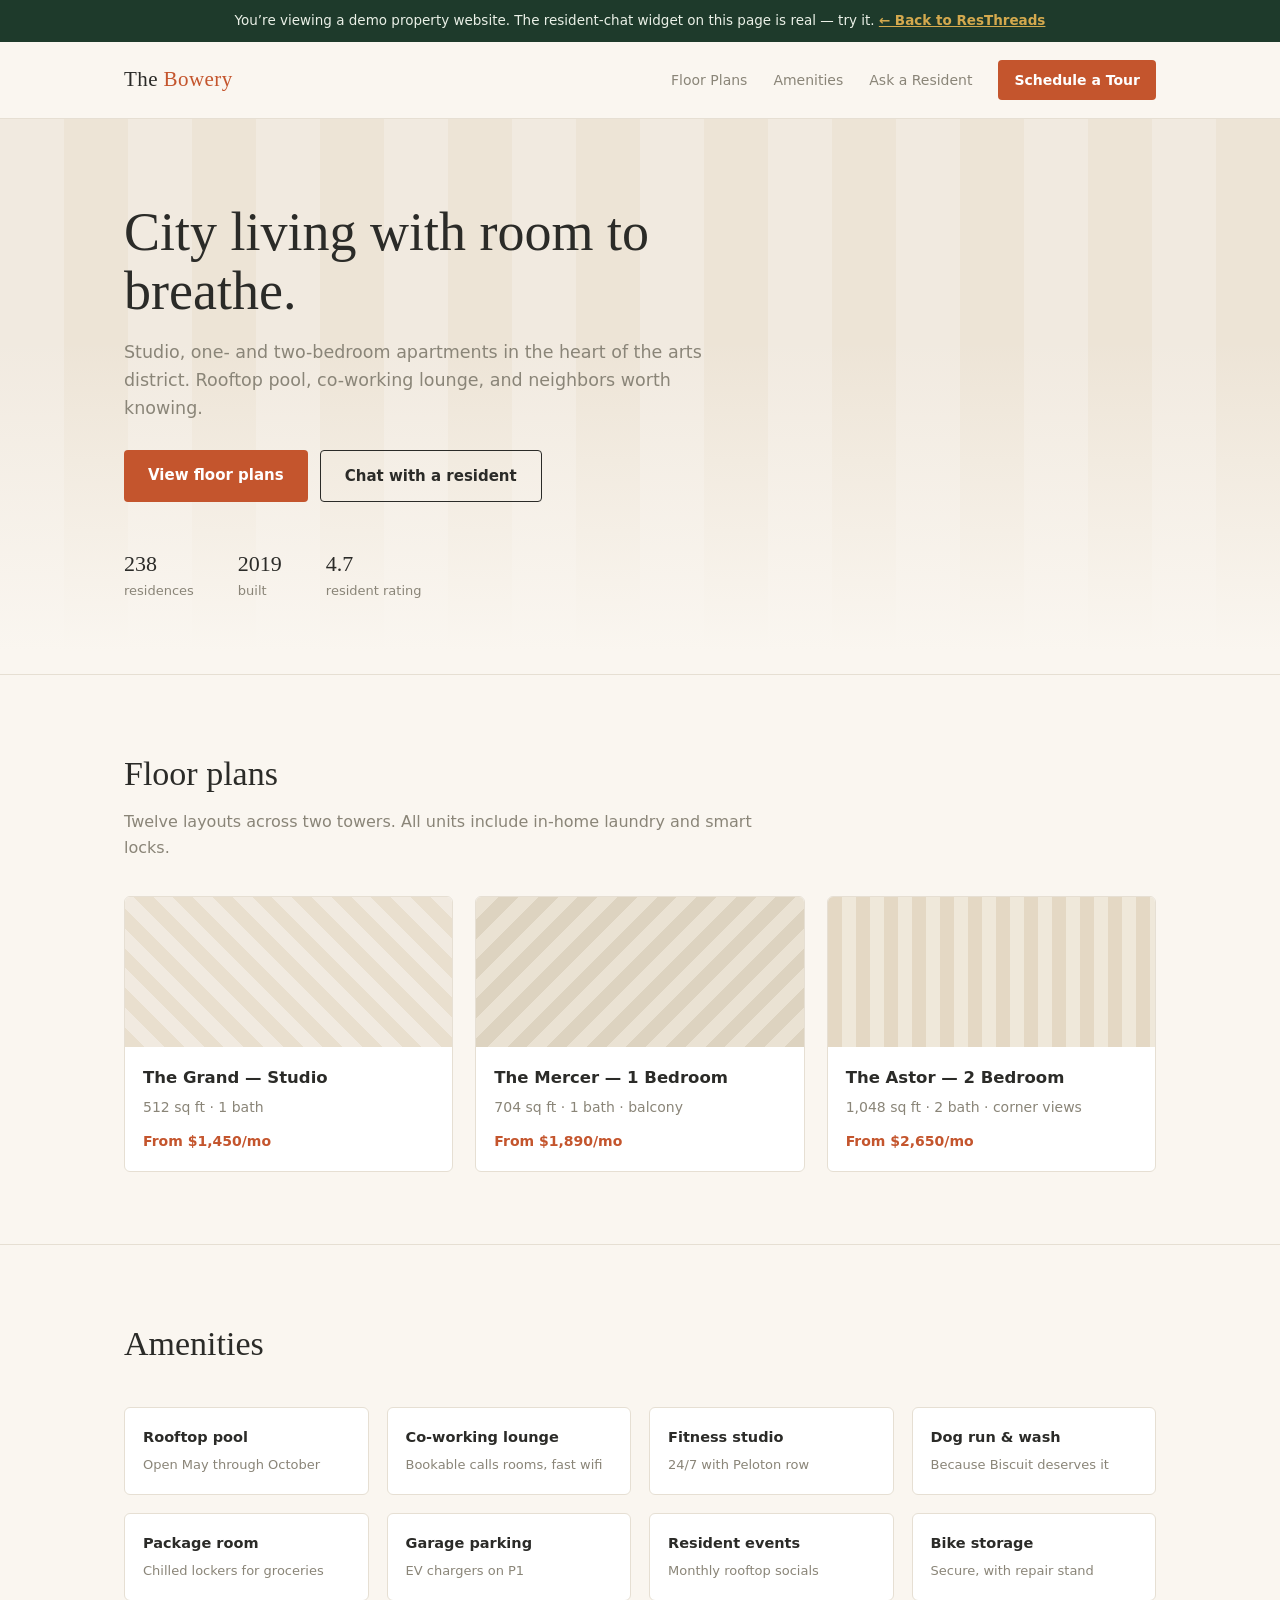
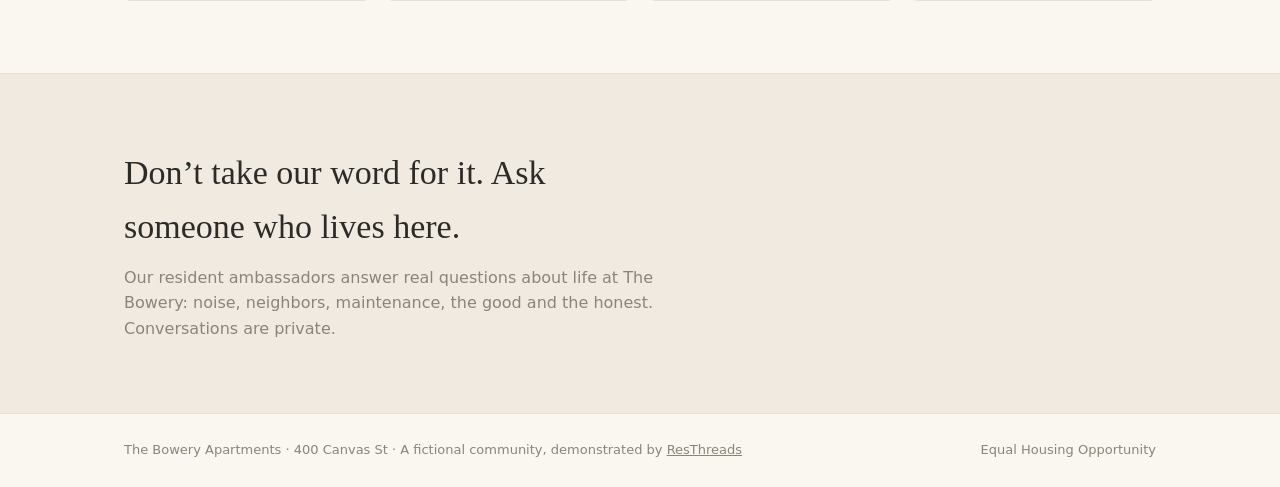
==== demo/index.html @ f00885ce "ResThreads site: landing, demo (The Bowery), privacy, terms" ====
<!doctype html>
<html lang="en">
<head>
<meta charset="utf-8">
<meta name="viewport" content="width=device-width, initial-scale=1">
<title>The Bowery Apartments — Live Demo | ResThreads</title>
<meta name="description" content="A demo apartment community website showing the ResThreads resident-chat widget live. Browse resident profiles and start a conversation.">
<meta name="robots" content="noindex">
<link rel="icon" href="data:image/svg+xml,%3Csvg xmlns='http://www.w3.org/2000/svg' viewBox='0 0 64 64'%3E%3Crect x='4' y='8' width='56' height='42' rx='12' fill='%231E3A2B'/%3E%3Cpath d='M18 50 L18 60 L30 50 Z' fill='%231E3A2B'/%3E%3Crect x='10' y='14' width='44' height='30' rx='8' fill='none' stroke='%23B98A2F' stroke-width='2.5' stroke-dasharray='5 5'/%3E%3Crect x='27' y='24' width='10' height='20' rx='5' fill='%23B98A2F'/%3E%3C/svg%3E">
<!-- CampusThreads Widget -->
<script defer type="text/javascript" src="https://connect.campusthreads.co/embed.js" data-school="resthreads-demo" data-anchorid="ct-container" data-popcard="true"></script>
</head>
<body>
<style>
  :root{
    --char:#2B2B28; --clay:#C4552D; --clay-dark:#A34423; --cream:#FAF6F0;
    --stone:#8A8578; --linen:#F1EAE0; --bd:#E6DFD3;
    --sans:system-ui,-apple-system,"Segoe UI",Roboto,Helvetica,Arial,sans-serif;
    --serif:Georgia,"Times New Roman",serif;
  }
  *{margin:0;padding:0;box-sizing:border-box}
  body{font-family:var(--sans);color:var(--char);background:var(--cream);line-height:1.6;font-size:16px}
  .wrap{max-width:1080px;margin:0 auto;padding:0 24px}
  a{text-decoration:none;color:inherit}

  .demo-banner{background:#1E3A2B;color:#EAF0E7;text-align:center;padding:10px 16px;font-size:13.5px;position:sticky;top:0;z-index:9000}
  .demo-banner a{color:#D4A94E;font-weight:600;text-decoration:underline}

  .nav{background:var(--cream);border-bottom:1px solid var(--bd);padding:18px 0}
  .nav .wrap{display:flex;align-items:center;gap:26px}
  .brand{font-family:var(--serif);font-size:21px;letter-spacing:.02em;margin-right:auto}
  .brand em{color:var(--clay);font-style:normal}
  .nav a.nl{font-size:14px;color:var(--stone)}
  .nav a.nl:hover{color:var(--char)}
  .nav .cta{background:var(--clay);color:#fff;border-radius:4px;padding:9px 16px;font-size:14px;font-weight:600}
  .nav .cta:hover{background:var(--clay-dark)}

  .hero{padding:84px 0 72px;background:
    linear-gradient(180deg,rgba(250,246,240,0) 40%,var(--cream) 96%),
    repeating-linear-gradient(90deg,var(--linen) 0 64px,#EDE4D6 64px 128px)}
  .hero h1{font-family:var(--serif);font-weight:500;font-size:clamp(34px,5vw,54px);line-height:1.1;max-width:12em}
  .hero p{margin-top:16px;color:var(--stone);max-width:34em;font-size:17.5px}
  .hero .ctas{margin-top:28px;display:flex;gap:12px;flex-wrap:wrap}
  .btn{display:inline-block;padding:13px 24px;border-radius:4px;font-weight:600;font-size:15px}
  .btn.solid{background:var(--clay);color:#fff}
  .btn.solid:hover{background:var(--clay-dark)}
  .btn.line{border:1.5px solid var(--char)}
  .stats{display:flex;gap:44px;margin-top:44px;flex-wrap:wrap}
  .stat b{font-size:22px;font-family:var(--serif);font-weight:500}
  .stat span{display:block;font-size:13px;color:var(--stone)}

  section{padding:72px 0;border-top:1px solid var(--bd)}
  h2{font-family:var(--serif);font-weight:500;font-size:clamp(26px,3.4vw,34px)}
  .sub{color:var(--stone);margin-top:8px;max-width:40em}

  .plans{display:grid;grid-template-columns:repeat(3,1fr);gap:22px;margin-top:36px}
  .plan{background:#fff;border:1px solid var(--bd);border-radius:6px;overflow:hidden}
  .plan .ph{height:150px}
  .plan:nth-child(1) .ph{background:repeating-linear-gradient(45deg,#E9DFCE 0 14px,#F1EAE0 14px 28px)}
  .plan:nth-child(2) .ph{background:repeating-linear-gradient(-45deg,#DDD3C0 0 14px,#EAE2D3 14px 28px)}
  .plan:nth-child(3) .ph{background:repeating-linear-gradient(90deg,#E4D8C4 0 14px,#EFE8DA 14px 28px)}
  .plan .bd{padding:18px}
  .plan h3{font-size:16.5px}
  .plan p{font-size:14px;color:var(--stone);margin-top:4px}
  .plan .pr{margin-top:12px;font-weight:600;color:var(--clay)}

  .amen{display:grid;grid-template-columns:repeat(4,1fr);gap:18px;margin-top:36px}
  .am{background:#fff;border:1px solid var(--bd);border-radius:6px;padding:18px;font-size:14px}
  .am b{display:block;font-size:14.5px;margin-bottom:4px}
  .am span{color:var(--stone);font-size:13px}

  .ask{background:var(--linen);border-top:1px solid var(--bd)}
  .ask .in{display:grid;grid-template-columns:1.1fr .9fr;gap:48px;align-items:center}
  .ask p{color:var(--stone);margin-top:10px}
  #ct-container{min-height:64px}

  footer{border-top:1px solid var(--bd);padding:26px 0;font-size:13px;color:var(--stone)}
  footer .wrap{display:flex;justify-content:space-between;flex-wrap:wrap;gap:8px}

  @media (max-width:860px){
    .plans{grid-template-columns:1fr}
    .amen{grid-template-columns:repeat(2,1fr)}
    .ask .in{grid-template-columns:1fr}
    .nav a.nl{display:none}
  }
</style>

<div class="demo-banner">You&rsquo;re viewing a demo property website. The resident-chat widget on this page is real &mdash; try it. <a href="../">&larr; Back to ResThreads</a></div>

<nav class="nav">
  <div class="wrap">
    <a class="brand" href="#">The <em>Bowery</em></a>
    <a class="nl" href="#plans">Floor Plans</a>
    <a class="nl" href="#amenities">Amenities</a>
    <a class="nl" href="#ask">Ask a Resident</a>
    <a class="cta" href="#ask">Schedule a Tour</a>
  </div>
</nav>

<div class="hero">
  <div class="wrap">
    <h1>City living with room to breathe.</h1>
    <p>Studio, one- and two-bedroom apartments in the heart of the arts district. Rooftop pool, co-working lounge, and neighbors worth knowing.</p>
    <div class="ctas">
      <a class="btn solid" href="#plans">View floor plans</a>
      <a class="btn line" href="#ask">Chat with a resident</a>
    </div>
    <div class="stats">
      <div class="stat"><b>238</b><span>residences</span></div>
      <div class="stat"><b>2019</b><span>built</span></div>
      <div class="stat"><b>4.7</b><span>resident rating</span></div>
    </div>
  </div>
</div>

<section id="plans">
  <div class="wrap">
    <h2>Floor plans</h2>
    <p class="sub">Twelve layouts across two towers. All units include in-home laundry and smart locks.</p>
    <div class="plans">
      <div class="plan"><div class="ph"></div><div class="bd"><h3>The Grand &mdash; Studio</h3><p>512 sq ft &middot; 1 bath</p><p class="pr">From $1,450/mo</p></div></div>
      <div class="plan"><div class="ph"></div><div class="bd"><h3>The Mercer &mdash; 1 Bedroom</h3><p>704 sq ft &middot; 1 bath &middot; balcony</p><p class="pr">From $1,890/mo</p></div></div>
      <div class="plan"><div class="ph"></div><div class="bd"><h3>The Astor &mdash; 2 Bedroom</h3><p>1,048 sq ft &middot; 2 bath &middot; corner views</p><p class="pr">From $2,650/mo</p></div></div>
    </div>
  </div>
</section>

<section id="amenities">
  <div class="wrap">
    <h2>Amenities</h2>
    <div class="amen">
      <div class="am"><b>Rooftop pool</b><span>Open May through October</span></div>
      <div class="am"><b>Co-working lounge</b><span>Bookable calls rooms, fast wifi</span></div>
      <div class="am"><b>Fitness studio</b><span>24/7 with Peloton row</span></div>
      <div class="am"><b>Dog run &amp; wash</b><span>Because Biscuit deserves it</span></div>
      <div class="am"><b>Package room</b><span>Chilled lockers for groceries</span></div>
      <div class="am"><b>Garage parking</b><span>EV chargers on P1</span></div>
      <div class="am"><b>Resident events</b><span>Monthly rooftop socials</span></div>
      <div class="am"><b>Bike storage</b><span>Secure, with repair stand</span></div>
    </div>
  </div>
</section>

<section class="ask" id="ask">
  <div class="wrap in">
    <div>
      <h2>Don&rsquo;t take our word for it. Ask someone who lives here.</h2>
      <p>Our resident ambassadors answer real questions about life at The Bowery: noise, neighbors, maintenance, the good and the honest. Conversations are private.</p>
    </div>
    <div id="ct-container"></div>
  </div>
</section>

<footer>
  <div class="wrap">
    <span>The Bowery Apartments &middot; 400 Canvas St &middot; A fictional community, demonstrated by <a href="../" style="text-decoration:underline">ResThreads</a></span>
    <span>Equal Housing Opportunity</span>
  </div>
</footer>
</body>
</html>
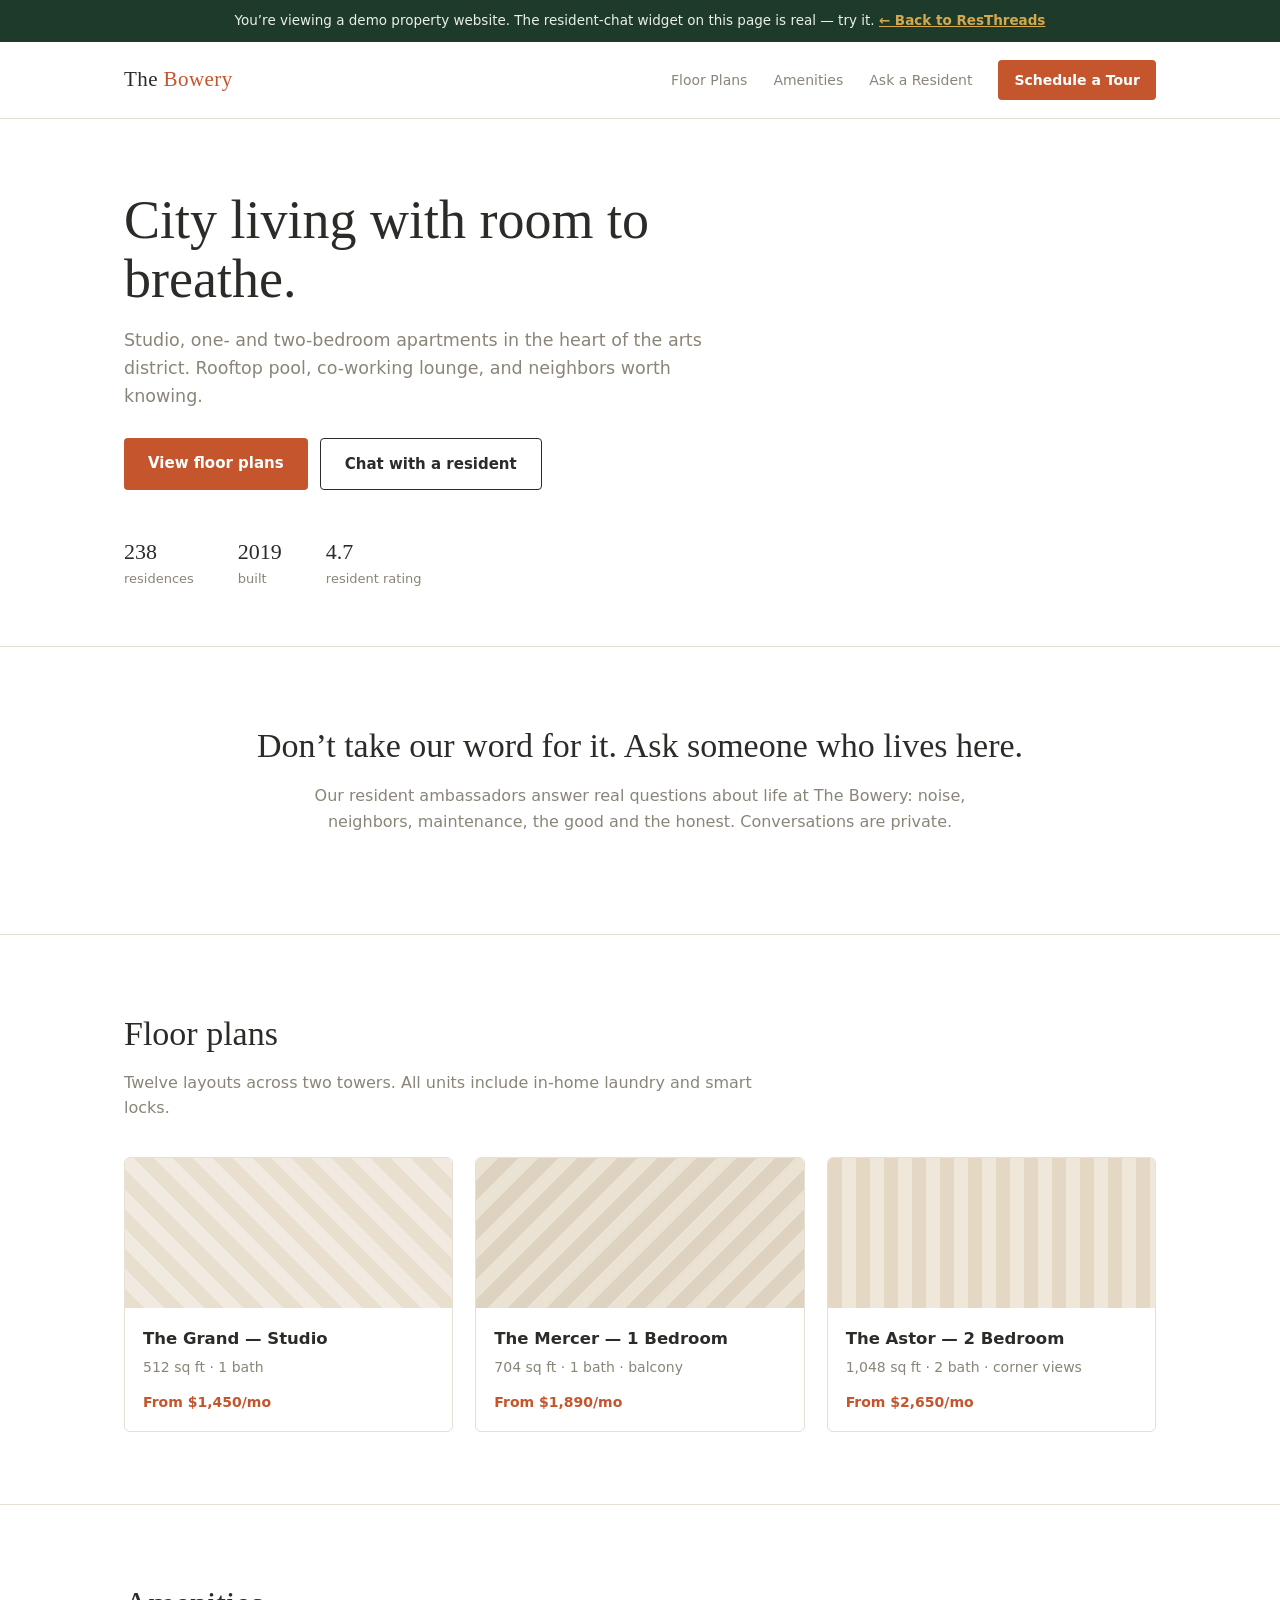
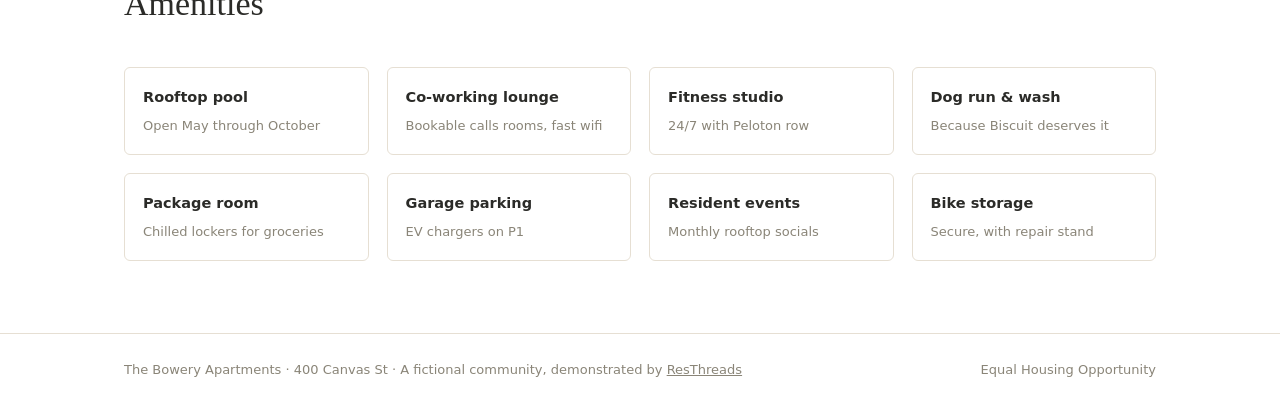
==== commit e61d7be5: "Demo: white background, embedded widget moved directly under hero, full width" ====
--- a/demo/index.html
+++ b/demo/index.html
@@ -13,7 +13,7 @@
 <body>
 <style>
   :root{
-    --char:#2B2B28; --clay:#C4552D; --clay-dark:#A34423; --cream:#FAF6F0;
+    --char:#2B2B28; --clay:#C4552D; --clay-dark:#A34423; --cream:#FFFFFF;
     --stone:#8A8578; --linen:#F1EAE0; --bd:#E6DFD3;
     --sans:system-ui,-apple-system,"Segoe UI",Roboto,Helvetica,Arial,sans-serif;
     --serif:Georgia,"Times New Roman",serif;
@@ -35,9 +35,7 @@
   .nav .cta{background:var(--clay);color:#fff;border-radius:4px;padding:9px 16px;font-size:14px;font-weight:600}
   .nav .cta:hover{background:var(--clay-dark)}
 
-  .hero{padding:84px 0 72px;background:
-    linear-gradient(180deg,rgba(250,246,240,0) 40%,var(--cream) 96%),
-    repeating-linear-gradient(90deg,var(--linen) 0 64px,#EDE4D6 64px 128px)}
+  .hero{padding:72px 0 56px;background:#FFFFFF}
   .hero h1{font-family:var(--serif);font-weight:500;font-size:clamp(34px,5vw,54px);line-height:1.1;max-width:12em}
   .hero p{margin-top:16px;color:var(--stone);max-width:34em;font-size:17.5px}
   .hero .ctas{margin-top:28px;display:flex;gap:12px;flex-wrap:wrap}
@@ -69,10 +67,9 @@
   .am b{display:block;font-size:14.5px;margin-bottom:4px}
   .am span{color:var(--stone);font-size:13px}
 
-  .ask{background:var(--linen);border-top:1px solid var(--bd)}
-  .ask .in{display:grid;grid-template-columns:1.1fr .9fr;gap:48px;align-items:center}
-  .ask p{color:var(--stone);margin-top:10px}
-  #ct-container{min-height:64px}
+  .ask{background:#FFFFFF;border-top:1px solid var(--bd);text-align:center}
+  .ask p{color:var(--stone);margin:10px auto 28px;max-width:44em}
+  #ct-container{width:100%}
 
   footer{border-top:1px solid var(--bd);padding:26px 0;font-size:13px;color:var(--stone)}
   footer .wrap{display:flex;justify-content:space-between;flex-wrap:wrap;gap:8px}
@@ -80,7 +77,6 @@
   @media (max-width:860px){
     .plans{grid-template-columns:1fr}
     .amen{grid-template-columns:repeat(2,1fr)}
-    .ask .in{grid-template-columns:1fr}
     .nav a.nl{display:none}
   }
 </style>
@@ -113,6 +109,14 @@
   </div>
 </div>
 
+<section class="ask" id="ask">
+  <div class="wrap">
+    <h2>Don&rsquo;t take our word for it. Ask someone who lives here.</h2>
+    <p>Our resident ambassadors answer real questions about life at The Bowery: noise, neighbors, maintenance, the good and the honest. Conversations are private.</p>
+    <div id="ct-container"></div>
+  </div>
+</section>
+
 <section id="plans">
   <div class="wrap">
     <h2>Floor plans</h2>
@@ -141,16 +145,6 @@
   </div>
 </section>
 
-<section class="ask" id="ask">
-  <div class="wrap in">
-    <div>
-      <h2>Don&rsquo;t take our word for it. Ask someone who lives here.</h2>
-      <p>Our resident ambassadors answer real questions about life at The Bowery: noise, neighbors, maintenance, the good and the honest. Conversations are private.</p>
-    </div>
-    <div id="ct-container"></div>
-  </div>
-</section>
-
 <footer>
   <div class="wrap">
     <span>The Bowery Apartments &middot; 400 Canvas St &middot; A fictional community, demonstrated by <a href="../" style="text-decoration:underline">ResThreads</a></span>
